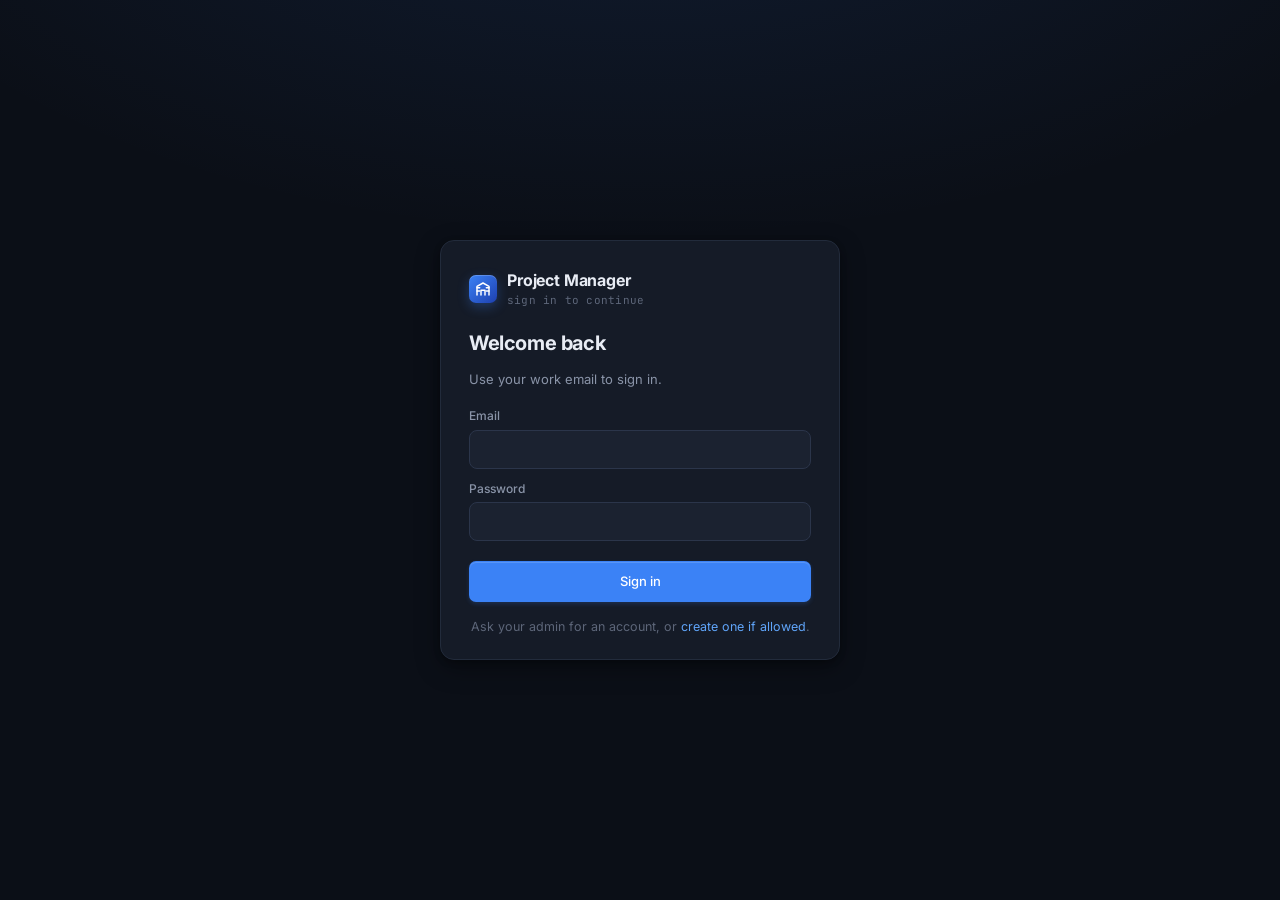
==== login.html @ 0142dc06 "Rewrite for cPanel hosting: vanilla JS frontend + PHP/MySQL backend Replaces the in-browser-Babel Re" ====
<!doctype html>
<html lang="en">
<head>
<meta charset="utf-8">
<meta name="viewport" content="width=device-width, initial-scale=1">
<title>Sign in · Project Manager</title>
<link rel="preconnect" href="https://fonts.googleapis.com">
<link rel="preconnect" href="https://fonts.gstatic.com" crossorigin>
<link href="https://fonts.googleapis.com/css2?family=Inter:wght@400;500;600;700&family=JetBrains+Mono:wght@400;500;600&display=swap" rel="stylesheet">
<link rel="stylesheet" href="assets/css/app.css">
<link rel="stylesheet" href="assets/css/auth.css">
</head>
<body class="auth-body">
<form class="auth-card" id="login-form">
    <div class="auth-brand">
        <div class="brand-mark">
            <svg viewBox="0 0 24 24" fill="none" stroke="white" stroke-width="2.2" stroke-linecap="round" stroke-linejoin="round">
                <path d="M3 21V8l9-5 9 5v13"/><path d="M9 21v-7h6v7"/><path d="M3 10h4M17 10h4M3 15h4M17 15h4"/>
            </svg>
        </div>
        <div>
            <div class="brand-name">Project Manager</div>
            <div class="brand-sub">sign in to continue</div>
        </div>
    </div>
    <h1>Welcome back</h1>
    <p class="sub">Use your work email to sign in.</p>

    <div id="err" class="auth-err" style="display:none"></div>

    <div class="field">
        <label for="email">Email</label>
        <input id="email" name="email" type="email" autocomplete="username" required>
    </div>
    <div class="field">
        <label for="password">Password</label>
        <input id="password" name="password" type="password" autocomplete="current-password" required>
    </div>

    <button class="btn btn-primary" type="submit" id="submit">Sign in</button>

    <div class="auth-foot">
        <span id="register-hint">Ask your admin for an account, or <a href="register.html">create one if allowed</a>.</span>
    </div>
</form>

<script src="assets/js/api.js"></script>
<script>
(async () => {
    // Already signed in? bounce.
    try {
        const me = (await API.me()).user;
        if (me) { location.replace('index.html'); return; }
    } catch {}
})();

const form = document.getElementById('login-form');
const err  = document.getElementById('err');
const btn  = document.getElementById('submit');
form.addEventListener('submit', async (e) => {
    e.preventDefault();
    err.style.display = 'none';
    btn.disabled = true; btn.textContent = 'Signing in…';
    try {
        await API.login(form.email.value.trim(), form.password.value);
        location.replace('index.html');
    } catch (ex) {
        err.textContent = ex.message || 'Login failed';
        err.style.display = '';
        btn.disabled = false;
        btn.textContent = 'Sign in';
    }
});
</script>
</body>
</html>
---- assets/css/app.css ----
/* ---------- TOKENS ---------- */
:root{
  /* surfaces, warm-cool neutral with slight blue tilt */
  --bg-0: #0B0F17;        /* app background */
  --bg-1: #10151F;        /* sidebar */
  --bg-2: #151B27;        /* panels */
  --bg-3: #1B2230;        /* cards */
  --bg-4: #232B3C;        /* hover */
  --bg-5: #2D3649;        /* pressed / strong hover */
  --line: #222B3B;
  --line-2: #2B354A;

  --fg-0: #E8ECF4;
  --fg-1: #C6CDDC;
  --fg-2: #8A94A8;
  --fg-3: #5D6679;
  --fg-4: #434B5C;

  /* accent (blue) */
  --acc-0: #3B82F6;
  --acc-1: #60A5FA;
  --acc-2: #1E40AF;
  --acc-soft: rgba(59,130,246,0.12);
  --acc-border: rgba(59,130,246,0.35);

  /* statuses */
  --green: #22C55E;
  --green-soft: rgba(34,197,94,0.14);
  --amber: #F59E0B;
  --amber-soft: rgba(245,158,11,0.14);
  --red: #EF4444;
  --red-soft: rgba(239,68,68,0.14);
  --violet: #A855F7;
  --violet-soft: rgba(168,85,247,0.14);
  --cyan: #06B6D4;
  --cyan-soft: rgba(6,182,212,0.14);
  --pink: #EC4899;
  --pink-soft: rgba(236,72,153,0.14);

  --radius-sm: 6px;
  --radius: 10px;
  --radius-lg: 14px;

  --shadow-1: 0 1px 0 rgba(255,255,255,0.03) inset, 0 1px 2px rgba(0,0,0,0.4);
  --shadow-2: 0 8px 24px rgba(0,0,0,0.35), 0 2px 6px rgba(0,0,0,0.25);
  --shadow-pop: 0 16px 40px rgba(0,0,0,0.55), 0 2px 8px rgba(0,0,0,0.4);

  --font-sans: 'Inter', -apple-system, system-ui, sans-serif;
  --font-mono: 'JetBrains Mono', ui-monospace, Menlo, monospace;
}

*, *::before, *::after { box-sizing: border-box; }
html, body { margin:0; padding:0; background: var(--bg-0); color: var(--fg-0); font-family: var(--font-sans); font-size: 14px; line-height: 1.4; -webkit-font-smoothing: antialiased; }
body { min-height: 100vh; overflow: hidden; }
button { font: inherit; color: inherit; background: none; border: 0; cursor: pointer; padding: 0; }
input, textarea { font: inherit; color: inherit; }
::selection { background: var(--acc-soft); color: var(--fg-0); }
::-webkit-scrollbar { width: 10px; height: 10px; }
::-webkit-scrollbar-track { background: transparent; }
::-webkit-scrollbar-thumb { background: var(--bg-4); border-radius: 10px; border: 2px solid transparent; background-clip: padding-box; }
::-webkit-scrollbar-thumb:hover { background: var(--bg-5); background-clip: padding-box; border: 2px solid transparent; }

/* ---------- LAYOUT ---------- */
.app { display: grid; grid-template-columns: 248px 1fr; height: 100vh; width: 100vw; }

/* SIDEBAR */
.sidebar { background: var(--bg-1); border-right: 1px solid var(--line); display: flex; flex-direction: column; min-height: 0; }
.brand { display: flex; align-items: center; gap: 10px; padding: 18px 16px 16px; }
.brand-mark {
  width: 28px; height: 28px; border-radius: 7px;
  background: linear-gradient(135deg, #3B82F6 0%, #1E40AF 100%);
  display: grid; place-items: center; color: white;
  box-shadow: 0 4px 12px rgba(59,130,246,0.3), inset 0 1px 0 rgba(255,255,255,0.2);
  position: relative;
}
.brand-mark svg { width: 16px; height: 16px; }
.brand-name { font-weight: 700; letter-spacing: -0.01em; font-size: 14.5px; }
.brand-sub { font-size: 11px; color: var(--fg-3); font-family: var(--font-mono); margin-top: 1px; letter-spacing: 0.02em; }

.workspace-switcher {
  margin: 4px 10px 10px; padding: 8px 10px; border-radius: 8px;
  display: flex; align-items: center; gap: 10px; cursor: pointer;
  border: 1px solid transparent;
}
.workspace-switcher:hover { background: var(--bg-2); border-color: var(--line-2); }
.ws-avatar { width: 24px; height: 24px; border-radius: 6px; background: linear-gradient(135deg, #64748B, #334155); display:grid; place-items:center; font-weight:600; font-size: 11px; color: white; }
.ws-name { font-size: 13px; font-weight: 500; flex: 1; }
.ws-chev { color: var(--fg-3); }

.nav-section { padding: 4px 10px; }
.nav-label { font-size: 10.5px; letter-spacing: 0.08em; text-transform: uppercase; color: var(--fg-3); padding: 10px 10px 6px; font-weight: 600; display:flex; align-items:center; justify-content:space-between; }
.nav-label .add { opacity: 0; transition: opacity 0.15s; color: var(--fg-2); width: 16px; height: 16px; display:grid; place-items:center; border-radius: 4px; cursor: pointer; }
.nav-section:hover .add { opacity: 1; }
.nav-label .add:hover { background: var(--bg-3); color: var(--fg-0); }

.nav-item {
  display: flex; align-items: center; gap: 10px;
  padding: 7px 10px; border-radius: 7px; color: var(--fg-1);
  font-size: 13px; cursor: pointer; user-select: none;
  position: relative;
}
.nav-item:hover { background: var(--bg-2); color: var(--fg-0); }
.nav-item.active { background: var(--acc-soft); color: var(--fg-0); }
.nav-item.active::before {
  content:''; position: absolute; left: -10px; top: 50%; transform: translateY(-50%);
  width: 3px; height: 18px; background: var(--acc-0); border-radius: 0 3px 3px 0;
}
.nav-item .icon { width: 16px; height: 16px; color: var(--fg-2); flex-shrink: 0; }
.nav-item.active .icon { color: var(--acc-1); }
.nav-item .count { margin-left: auto; font-size: 11px; color: var(--fg-3); font-family: var(--font-mono); }
.nav-item .dot { width:8px; height: 8px; border-radius: 50%; margin-left: auto; }

.nav-proj { display: flex; align-items: center; gap: 10px; padding: 6px 10px; border-radius: 7px; color: var(--fg-1); font-size: 13px; cursor: pointer; }
.nav-proj:hover { background: var(--bg-2); color: var(--fg-0); }
.nav-proj.active { background: var(--acc-soft); color: var(--fg-0); }
.nav-proj .proj-dot { width: 10px; height: 10px; border-radius: 3px; flex-shrink: 0; }
.nav-proj .proj-name { flex:1; overflow: hidden; text-overflow: ellipsis; white-space: nowrap; }
.nav-proj .proj-count { font-size: 11px; color: var(--fg-3); font-family: var(--font-mono); }

.sidebar-scroll { overflow-y: auto; flex: 1; padding-bottom: 8px; }

.sidebar-footer { padding: 10px; border-top: 1px solid var(--line); display: flex; align-items: center; gap: 10px; }
.avatar { width: 28px; height: 28px; border-radius: 50%; display: grid; place-items: center; font-size: 11px; font-weight: 600; color: white; flex-shrink: 0; background-size: cover; background-position: center; }
.me { font-size: 12.5px; font-weight: 500; }
.me-role { font-size: 11px; color: var(--fg-3); }

/* MAIN */
.main { display: flex; flex-direction: column; min-width: 0; min-height: 0; }
.topbar {
  height: 52px; border-bottom: 1px solid var(--line); padding: 0 20px;
  display: flex; align-items: center; gap: 14px; background: var(--bg-0);
}
.crumbs { display: flex; align-items: center; gap: 8px; font-size: 13px; color: var(--fg-2); }
.crumbs .sep { color: var(--fg-4); }
.crumbs .cur { color: var(--fg-0); font-weight: 600; }

.search {
  margin-left: auto; display: flex; align-items: center; gap: 8px;
  background: var(--bg-2); border: 1px solid var(--line); border-radius: 8px;
  padding: 6px 10px; width: 280px; transition: all 0.15s;
}
.search:focus-within { border-color: var(--acc-border); background: var(--bg-3); box-shadow: 0 0 0 3px var(--acc-soft); }
.search input { flex:1; background: none; border: 0; outline: none; font-size: 13px; color: var(--fg-0); }
.search input::placeholder { color: var(--fg-3); }
.search .kbd { font-family: var(--font-mono); font-size: 10.5px; color: var(--fg-3); background: var(--bg-3); border: 1px solid var(--line-2); padding: 1px 5px; border-radius: 4px; }
.search:focus-within .kbd { display: none; }

.icon-btn { width: 32px; height: 32px; border-radius: 7px; display: grid; place-items: center; color: var(--fg-2); position: relative; }
.icon-btn:hover { background: var(--bg-2); color: var(--fg-0); }
.icon-btn .icon { width: 16px; height: 16px; }
.icon-btn.sm { width: 22px; height: 22px; }

.btn {
  display: inline-flex; align-items: center; gap: 6px; padding: 6px 12px;
  border-radius: 7px; font-size: 13px; font-weight: 500;
  transition: all 0.12s; border: 1px solid transparent;
}
.btn-primary { background: var(--acc-0); color: white; box-shadow: 0 1px 0 rgba(255,255,255,0.15) inset, 0 2px 4px rgba(59,130,246,0.2); }
.btn-primary:hover { background: var(--acc-1); transform: translateY(-0.5px); }
.btn-primary:active { transform: translateY(0); }
.btn-primary:disabled { opacity: 0.55; cursor: not-allowed; transform: none; }
.btn-ghost { color: var(--fg-1); border-color: var(--line-2); background: var(--bg-2); }
.btn-ghost:hover { background: var(--bg-3); color: var(--fg-0); }
.btn-muted { color: var(--fg-1); background: transparent; }
.btn-muted:hover { background: var(--bg-2); color: var(--fg-0); }

/* View switcher tabs */
.view-tabs { display: flex; gap: 2px; background: var(--bg-2); padding: 3px; border-radius: 8px; border: 1px solid var(--line); }
.view-tab { padding: 5px 11px; border-radius: 6px; font-size: 12.5px; color: var(--fg-2); display: flex; align-items: center; gap: 6px; font-weight: 500; }
.view-tab:hover { color: var(--fg-0); }
.view-tab.active { background: var(--bg-4); color: var(--fg-0); box-shadow: 0 1px 2px rgba(0,0,0,0.2); }
.view-tab .icon { width: 14px; height: 14px; }

/* Filters row */
.filters {
  padding: 12px 20px; display: flex; align-items: center; gap: 10px;
  border-bottom: 1px solid var(--line); flex-shrink: 0;
}
.filters-sep { width: 1px; height: 20px; background: var(--line); margin: 0 4px; }

.chip {
  display: inline-flex; align-items: center; gap: 6px;
  padding: 4px 10px; border-radius: 999px; font-size: 12px; font-weight: 500;
  background: var(--bg-3); color: var(--fg-1); border: 1px solid var(--line-2);
  cursor: pointer;
}
.chip:hover { background: var(--bg-4); }
.chip .icon { width: 12px; height: 12px; color: var(--fg-3); }
.chip.active { background: var(--acc-soft); color: var(--acc-1); border-color: var(--acc-border); }
.chip.active .icon { color: var(--acc-1); }

.filter-pill {
  display: inline-flex; align-items: center; gap: 6px;
  padding: 5px 10px; border-radius: 8px; font-size: 12.5px;
  background: var(--bg-2); color: var(--fg-1); border: 1px dashed var(--line-2);
}
.filter-pill:hover { background: var(--bg-3); border-style: solid; }
.filter-pill .icon { width: 12px; height: 12px; }

/* content area */
.content { flex: 1; min-height: 0; overflow: auto; position: relative; }

/* ---------- TAGS / BADGES ---------- */
.tag { display: inline-flex; align-items: center; gap: 5px; padding: 2px 8px; border-radius: 5px; font-size: 11.5px; font-weight: 500; letter-spacing: 0.01em; }
.tag.green { background: var(--green-soft); color: #86EFAC; }
.tag.amber { background: var(--amber-soft); color: #FCD34D; }
.tag.red { background: var(--red-soft); color: #FCA5A5; }
.tag.violet { background: var(--violet-soft); color: #D8B4FE; }
.tag.cyan { background: var(--cyan-soft); color: #67E8F9; }
.tag.pink { background: var(--pink-soft); color: #F9A8D4; }
.tag.blue { background: var(--acc-soft); color: var(--acc-1); }
.tag.slate { background: var(--bg-4); color: var(--fg-1); }
.tag.small { font-size: 10.5px; padding: 1px 6px; }

.prio { display: inline-flex; align-items: center; gap: 5px; font-size: 12px; }
.prio.p0 { color: #FCA5A5; }
.prio.p1 { color: #FCD34D; }
.prio.p2 { color: var(--acc-1); }
.prio.p3 { color: var(--fg-2); }

/* ---------- AVATARS ---------- */
.av-stack { display: flex; }
.av-stack .avatar { width: 22px; height: 22px; font-size: 10px; border: 2px solid var(--bg-3); margin-left: -6px; box-shadow: 0 0 0 0 transparent; }
.av-stack .avatar:first-child { margin-left: 0; }
.av-more { width: 22px; height: 22px; border-radius: 50%; background: var(--bg-4); color: var(--fg-1); display:grid; place-items:center; font-size: 10px; font-weight: 600; border: 2px solid var(--bg-3); margin-left: -6px; }

/* ---------- POPOVER BASE ---------- */
.popover {
  position: absolute; z-index: 100; background: var(--bg-2);
  border: 1px solid var(--line-2); border-radius: 10px;
  box-shadow: var(--shadow-pop); padding: 6px;
  min-width: 220px;
  animation: scaleIn 0.12s ease-out; transform-origin: top left;
}
.popover-header { font-size: 11px; color: var(--fg-3); letter-spacing: 0.06em; text-transform: uppercase; padding: 8px 10px 6px; font-weight: 600; }
.pop-item { display:flex; align-items: center; gap: 10px; padding: 7px 10px; border-radius: 6px; cursor:pointer; font-size: 13px; }
.pop-item:hover { background: var(--bg-3); }
.pop-item.selected { background: var(--acc-soft); color: var(--acc-1); }
.pop-item .check { margin-left: auto; opacity: 0; color: var(--acc-1); }
.pop-item.selected .check { opacity: 1; }
.pop-search { padding: 2px; }
.pop-search input { width: 100%; background: var(--bg-3); border: 1px solid var(--line-2); border-radius: 7px; padding: 7px 10px; outline: none; font-size: 13px; }
.pop-search input:focus { border-color: var(--acc-border); box-shadow: 0 0 0 3px var(--acc-soft); }

/* ---------- Modals / drawers ---------- */
.scrim { position: fixed; inset: 0; background: rgba(0,0,0,0.5); z-index: 70; animation: fadeIn 0.15s; }
.scrim.light { background: rgba(0,0,0,0.4); }

.modal {
  position: fixed; top: 18%; left: 50%; transform: translateX(-50%);
  width: 560px; max-width: calc(100vw - 40px);
  background: var(--bg-2); border: 1px solid var(--line-2); border-radius: 14px;
  box-shadow: var(--shadow-pop); z-index: 71; animation: scaleIn 0.15s;
}
.modal-head { padding: 18px 20px 10px; border-bottom: 1px solid var(--line); }
.modal-head-label { font-size: 11px; color: var(--fg-3); letter-spacing: 0.06em; text-transform: uppercase; font-weight: 600; margin-bottom: 10px; }
.modal-title-input { width: 100%; background: transparent; border: none; outline: none; font-size: 17px; font-weight: 500; color: var(--fg-0); }
.modal-body { padding: 14px; display: flex; flex-wrap: wrap; gap: 8px; }
.modal-foot { display: flex; justify-content: space-between; align-items: center; padding: 10px 14px; border-top: 1px solid var(--line); }
.modal-foot .hint { font-size: 11.5px; color: var(--fg-3); }
.modal-foot .kbd-inline { font-family: var(--font-mono); background: var(--bg-3); padding: 1px 5px; border-radius: 4px; border: 1px solid var(--line-2); }

.drawer {
  position: fixed; top: 0; right: 0; bottom: 0; width: 520px; max-width: 100vw;
  background: var(--bg-2); border-left: 1px solid var(--line);
  z-index: 51; display: flex; flex-direction: column;
  animation: slideInRight 0.2s ease-out; box-shadow: var(--shadow-pop);
}
.drawer-head { padding: 14px 18px; display: flex; align-items: center; gap: 10px; border-bottom: 1px solid var(--line); }
.drawer-body { flex: 1; overflow-y: auto; padding: 18px 20px 30px; }

/* ---------- Generic card (dashboard) ---------- */
.card { background: var(--bg-2); border: 1px solid var(--line); border-radius: 12px; overflow: hidden; }
.card-head { padding: 14px 16px 10px; display: flex; justify-content: space-between; align-items: flex-start; }
.card-head h3 { font-size: 14px; font-weight: 600; letter-spacing: -0.01em; margin: 0; }
.card-head .sub { font-size: 12px; color: var(--fg-3); margin-top: 2px; }

/* ---------- List view ---------- */
.list-wrap { background: var(--bg-2); border: 1px solid var(--line); border-radius: 12px; overflow: hidden; }
.list-header, .list-row {
  display: grid;
  grid-template-columns: 26px 60px 1fr 140px 120px 110px 110px 80px 50px;
  padding: 10px 14px; align-items: center;
}
.list-header { border-bottom: 1px solid var(--line); font-size: 11px; color: var(--fg-3); letter-spacing: 0.06em; text-transform: uppercase; font-weight: 600; background: var(--bg-1); }
.list-group-head { display: flex; align-items: center; gap: 8px; padding: 10px 14px; background: var(--bg-1); cursor: pointer; border-top: 1px solid var(--line); border-bottom: 1px solid var(--line); }
.list-row { border-top: 1px solid var(--line); background: var(--bg-2); cursor: pointer; font-size: 13px; transition: background 0.1s; }
.list-row:hover { background: var(--bg-3); }
.list-row.done .title { text-decoration: line-through; color: var(--fg-3); }
.segmented { display: flex; align-items: center; gap: 6px; background: var(--bg-2); border: 1px solid var(--line); padding: 3px; border-radius: 8px; }
.segmented-label { font-size: 11.5px; color: var(--fg-3); padding: 0 6px; font-weight: 500; }
.segmented button { padding: 4px 10px; border-radius: 6px; font-size: 12px; color: var(--fg-2); font-weight: 500; }
.segmented button.active { background: var(--bg-4); color: var(--fg-0); }

/* ---------- Kanban ---------- */
.kb-board { display: flex; gap: 14px; padding: 20px; align-items: flex-start; min-height: 100%; overflow-x: auto; }
.kb-col { width: 300px; flex-shrink: 0; display: flex; flex-direction: column; max-height: calc(100vh - 180px); }
.kb-col-head {
  padding: 10px 12px; display: flex; align-items: center; gap: 8px;
  background: var(--bg-2); border: 1px solid var(--line);
  border-radius: 10px 10px 0 0; border-bottom: none;
  transition: all 0.15s;
}
.kb-col-head.drag-over { background: var(--bg-3); border-color: var(--acc-border); }
.kb-col-body {
  flex: 1; overflow-y: auto; padding: 8px;
  background: var(--bg-1); border: 1px solid var(--line);
  border-top: none; border-radius: 0 0 10px 10px;
  display: flex; flex-direction: column; gap: 8px;
  transition: all 0.15s; min-height: 100px;
}
.kb-col-body.drag-over { background: rgba(59,130,246,0.04); border-color: var(--acc-border); }
.kb-card {
  background: var(--bg-3); border: 1px solid var(--line-2); border-radius: 8px;
  padding: 10px; cursor: pointer; position: relative;
  transition: border-color 0.15s, transform 0.15s, box-shadow 0.15s;
}
.kb-card:hover { border-color: var(--acc-border); box-shadow: var(--shadow-2); }
.kb-card.dragging { opacity: 0.4; transform: scale(0.98); }
.kb-card-strip { position: absolute; top: 0; left: 0; right: 0; height: 2px; border-radius: 8px 8px 0 0; }

/* ---------- Checklist ---------- */
.checklist-wrap { max-width: 820px; margin: 0 auto; padding: 24px 24px 60px; }
.checkbox {
  width: 16px; height: 16px; border-radius: 4px;
  border: 1.5px solid var(--fg-4); background: transparent;
  display: grid; place-items: center; transition: all 0.15s; cursor: pointer;
}
.checkbox.checked { border-color: var(--green); background: var(--green); }
.checkbox svg { stroke: white; }

/* ---------- Calendar ---------- */
.cal-grid { display: grid; grid-template-columns: repeat(7, 1fr); border: 1px solid var(--line); border-radius: 12px; overflow: hidden; background: var(--bg-2); flex: 1; min-height: 0; }
.cal-dow { padding: 10px 12px; font-size: 10.5px; color: var(--fg-3); font-weight: 600; letter-spacing: 0.06em; border-bottom: 1px solid var(--line); background: var(--bg-1); }
.cal-cell { min-height: 110px; padding: 6px; display: flex; flex-direction: column; gap: 3px; min-width: 0; }
.cal-cell:not(:nth-child(7n)):not(.last-row) { border-right: 1px solid var(--line); }
.cal-cell.not-in-month { background: var(--bg-1); opacity: 0.55; }
.cal-daynum { font-size: 11.5px; font-weight: 600; width: 20px; height: 20px; border-radius: 5px; display: grid; place-items: center; color: var(--fg-1); }
.cal-daynum.today { background: var(--acc-0); color: white; }
.cal-cell.not-in-month .cal-daynum { color: var(--fg-4); }
.cal-event { font-size: 11px; padding: 3px 6px; border-radius: 4px; cursor: pointer; overflow: hidden; text-overflow: ellipsis; white-space: nowrap; font-weight: 500; }
.cal-event.done { text-decoration: line-through; opacity: 0.55; }

/* ---------- Animations ---------- */
@keyframes slideInRight { from { transform: translateX(20px); opacity: 0; } to { transform: translateX(0); opacity: 1; } }
@keyframes fadeIn { from { opacity: 0; } to { opacity: 1; } }
@keyframes scaleIn { from { transform: scale(0.96); opacity: 0; } to { transform: scale(1); opacity: 1; } }
@keyframes popIn { 0% { transform: scale(0.8); opacity: 0; } 60% { transform: scale(1.05); } 100% { transform: scale(1); opacity: 1; } }

.spin { animation: spin 0.8s linear infinite; }
@keyframes spin { to { transform: rotate(360deg); } }

/* ---------- misc ---------- */
.empty { color: var(--fg-3); font-size: 13px; padding: 40px 20px; text-align: center; }
.hstack { display: flex; align-items: center; gap: 8px; }
.vstack { display: flex; flex-direction: column; gap: 4px; }
.hide { display: none !important; }
.mono { font-family: var(--font-mono); }
.notif-dot { position: absolute; top: 6px; right: 6px; width: 6px; height: 6px; border-radius: 50%; background: var(--red); }

.toast-host { position: fixed; bottom: 20px; right: 20px; display: flex; flex-direction: column; gap: 8px; z-index: 1000; }
.toast { background: var(--bg-3); border: 1px solid var(--line-2); color: var(--fg-0); padding: 10px 14px; border-radius: 8px; font-size: 13px; box-shadow: var(--shadow-2); animation: slideInRight 0.15s; max-width: 320px; }
.toast.error { border-color: rgba(239,68,68,0.4); color: #FCA5A5; }
.toast.success { border-color: rgba(34,197,94,0.4); color: #86EFAC; }
---- assets/css/auth.css ----
/* Auth pages use the same tokens but a centered card layout. */
html, body { height: 100%; overflow: auto; }
body.auth-body {
  background: radial-gradient(1200px 600px at 50% -20%, rgba(59,130,246,0.12), transparent 70%), var(--bg-0);
  display: grid; place-items: center; padding: 40px 20px; min-height: 100vh;
}
.auth-card {
  background: var(--bg-2); border: 1px solid var(--line); border-radius: 14px;
  width: 100%; max-width: 400px; padding: 28px 28px 24px;
  box-shadow: var(--shadow-2);
}
.auth-brand { display: flex; align-items: center; gap: 10px; margin-bottom: 20px; }
.auth-brand .brand-name { font-weight: 700; font-size: 16px; letter-spacing: -0.01em; }
.auth-brand .brand-sub { font-size: 11px; color: var(--fg-3); font-family: var(--font-mono); margin-top: 2px; }
.auth-card h1 { margin: 0 0 4px; font-size: 20px; letter-spacing: -0.02em; }
.auth-card .sub { color: var(--fg-2); font-size: 13px; margin-bottom: 20px; }

.field { margin-bottom: 12px; }
.field label { display: block; font-size: 12px; color: var(--fg-2); margin-bottom: 5px; font-weight: 500; }
.field input {
  width: 100%; background: var(--bg-3); border: 1px solid var(--line-2);
  border-radius: 8px; padding: 9px 11px; color: var(--fg-0); outline: none;
  font-size: 13.5px; transition: border-color 0.12s, box-shadow 0.12s;
}
.field input:focus { border-color: var(--acc-border); box-shadow: 0 0 0 3px var(--acc-soft); }

.auth-card .btn { width: 100%; justify-content: center; padding: 10px; margin-top: 8px; }
.auth-foot { margin-top: 16px; text-align: center; font-size: 12.5px; color: var(--fg-3); }
.auth-foot a { color: var(--acc-1); text-decoration: none; }
.auth-foot a:hover { text-decoration: underline; }

.auth-err {
  background: rgba(239,68,68,0.1); border: 1px solid rgba(239,68,68,0.3);
  color: #FCA5A5; padding: 9px 11px; border-radius: 7px; font-size: 12.5px; margin-bottom: 12px;
}
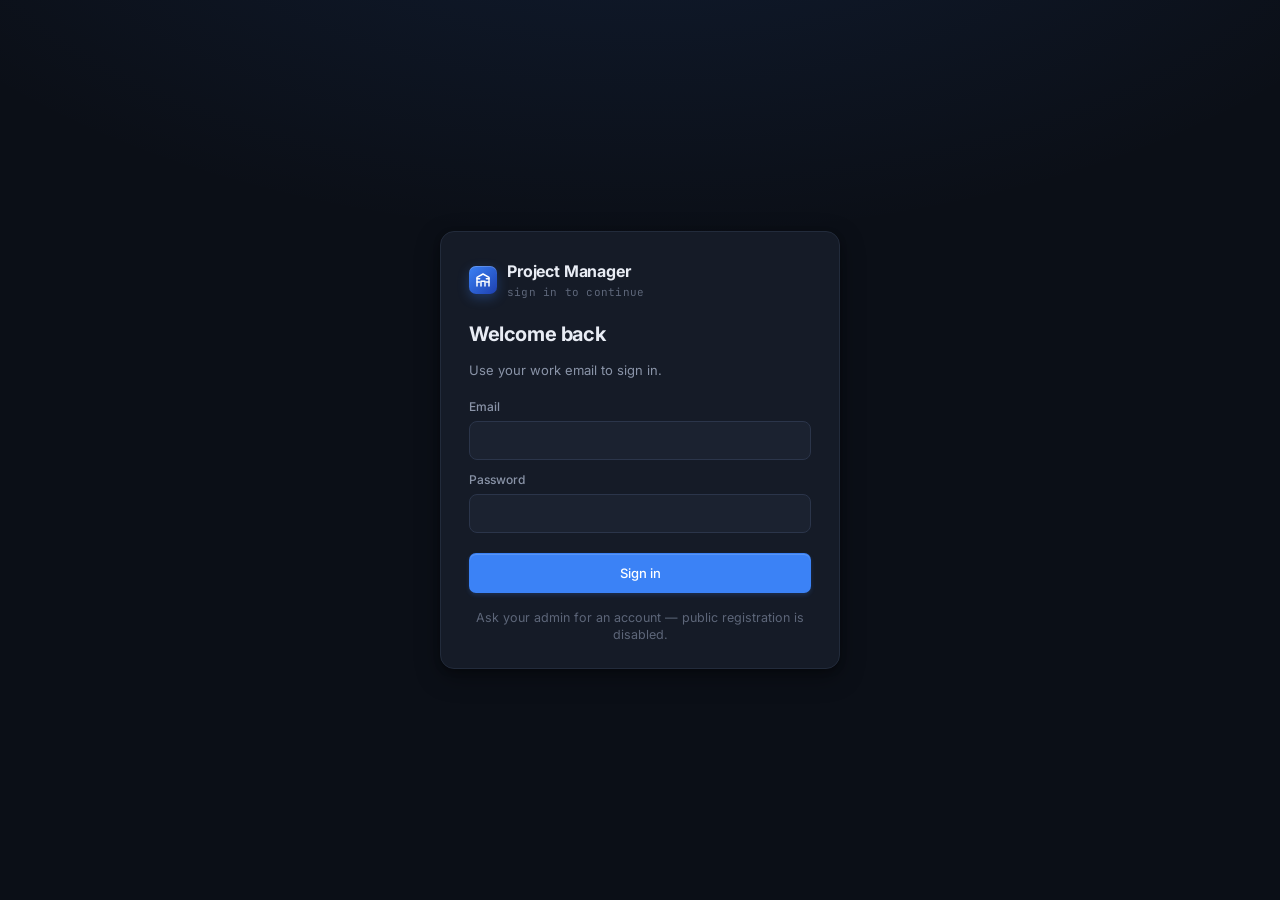
==== commit 3262f302: "Wire up unused endpoints, harden profile/labels, fix task-ref race - Add profile settings modal (nam" ====
--- a/login.html
+++ b/login.html
@@ -49,8 +49,17 @@
 (async () => {
     // Already signed in? bounce.
     try {
-        const me = (await API.me()).user;
-        if (me) { location.replace('index.html'); return; }
+        const r = await API.me();
+        if (r.user) { location.replace('index.html'); return; }
+        const hint = document.getElementById('register-hint');
+        if (hint) {
+            hint.textContent = r.allow_public_register
+                ? ''
+                : 'Ask your admin for an account — public registration is disabled.';
+            if (r.allow_public_register) {
+                hint.innerHTML = 'No account? <a href="register.html">Create one</a>.';
+            }
+        }
     } catch {}
 })();
 
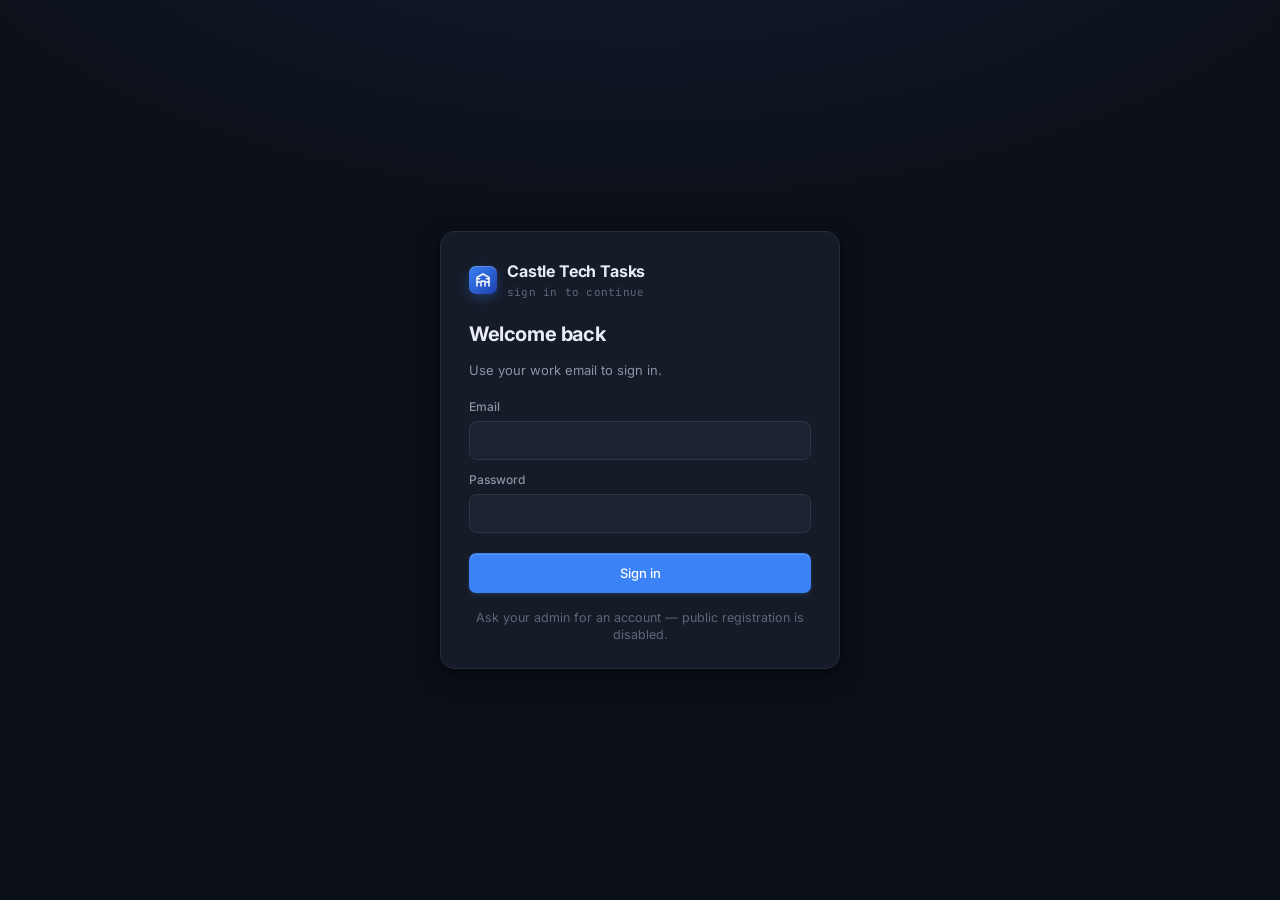
==== commit 5372f020: "fix: tighten single-team launch UX and branding" ====
--- a/login.html
+++ b/login.html
@@ -3,12 +3,12 @@
 <head>
 <meta charset="utf-8">
 <meta name="viewport" content="width=device-width, initial-scale=1">
-<title>Sign in · Project Manager</title>
+<title>Sign in · Castle Tech Tasks</title>
 <link rel="preconnect" href="https://fonts.googleapis.com">
 <link rel="preconnect" href="https://fonts.gstatic.com" crossorigin>
 <link href="https://fonts.googleapis.com/css2?family=Inter:wght@400;500;600;700&family=JetBrains+Mono:wght@400;500;600&display=swap" rel="stylesheet">
-<link rel="stylesheet" href="assets/css/app.css">
-<link rel="stylesheet" href="assets/css/auth.css">
+<link rel="stylesheet" href="assets/css/app.css?v=10">
+<link rel="stylesheet" href="assets/css/auth.css?v=10">
 </head>
 <body class="auth-body">
 <form class="auth-card" id="login-form">
@@ -19,7 +19,7 @@
             </svg>
         </div>
         <div>
-            <div class="brand-name">Project Manager</div>
+            <div class="brand-name">Castle Tech Tasks</div>
             <div class="brand-sub">sign in to continue</div>
         </div>
     </div>
@@ -44,7 +44,7 @@
     </div>
 </form>
 
-<script src="assets/js/api.js"></script>
+<script src="assets/js/api.js?v=10"></script>
 <script>
 (async () => {
     // Already signed in? bounce.
--- a/assets/css/app.css
+++ b/assets/css/app.css
@@ -338,7 +338,8 @@
 .cal-daynum { font-size: 11.5px; font-weight: 600; width: 20px; height: 20px; border-radius: 5px; display: grid; place-items: center; color: var(--fg-1); }
 .cal-daynum.today { background: var(--acc-0); color: white; }
 .cal-cell.not-in-month .cal-daynum { color: var(--fg-4); }
-.cal-event { font-size: 11px; padding: 3px 6px; border-radius: 4px; cursor: pointer; overflow: hidden; text-overflow: ellipsis; white-space: nowrap; font-weight: 500; }
+.cal-event { font-size: 11px; padding: 3px 6px; border-radius: 4px; cursor: pointer; overflow: hidden; white-space: nowrap; font-weight: 500; display: flex; align-items: center; min-width: 0; }
+.cal-event .icon { flex-shrink: 0; }
 .cal-event.done { text-decoration: line-through; opacity: 0.55; }
 
 /* ---------- Animations ---------- */
@@ -362,3 +363,117 @@
 .toast { background: var(--bg-3); border: 1px solid var(--line-2); color: var(--fg-0); padding: 10px 14px; border-radius: 8px; font-size: 13px; box-shadow: var(--shadow-2); animation: slideInRight 0.15s; max-width: 320px; }
 .toast.error { border-color: rgba(239,68,68,0.4); color: #FCA5A5; }
 .toast.success { border-color: rgba(34,197,94,0.4); color: #86EFAC; }
+
+/* ---------- Settings modal (admin) ---------- */
+.settings-modal {
+  position: fixed; top: 5vh; left: 50%; transform: translateX(-50%);
+  width: 960px; max-width: calc(100vw - 40px); height: 90vh;
+  background: var(--bg-2); border: 1px solid var(--line-2); border-radius: 14px;
+  box-shadow: var(--shadow-pop); z-index: 71;
+  display: flex; flex-direction: column; animation: scaleIn 0.15s;
+}
+.settings-head { display: flex; align-items: center; gap: 10px; padding: 14px 18px; border-bottom: 1px solid var(--line); }
+.settings-head > .icon { color: var(--fg-2); }
+.settings-title { font-size: 15px; font-weight: 600; flex: 1; }
+.settings-layout { display: grid; grid-template-columns: 180px 1fr; flex: 1; min-height: 0; }
+.settings-tabs {
+  display: flex; flex-direction: column; gap: 2px; padding: 12px 10px;
+  border-right: 1px solid var(--line); background: var(--bg-1);
+  overflow-y: auto; min-height: 0;
+}
+.settings-tab {
+  display: flex; align-items: center; gap: 8px; padding: 7px 10px;
+  border-radius: 6px; color: var(--fg-1); font-size: 13px;
+  font-weight: 500; text-align: left;
+}
+.settings-tab:hover { background: var(--bg-2); }
+.settings-tab.active { background: var(--acc-soft); color: var(--acc-1); }
+.settings-tab.active .icon { color: var(--acc-1); }
+.settings-tab .icon { color: var(--fg-2); }
+.settings-body { overflow: auto; padding: 20px 24px; }
+
+.settings-section-head {
+  display: flex; align-items: flex-start; justify-content: space-between;
+  margin-bottom: 14px; gap: 14px;
+}
+.settings-section-head h3 { font-size: 15px; font-weight: 600; margin: 0; letter-spacing: -0.01em; }
+.settings-section-head .sub { font-size: 12px; color: var(--fg-3); margin-top: 2px; max-width: 520px; }
+
+.settings-list {
+  background: var(--bg-3); border: 1px solid var(--line);
+  border-radius: 10px; overflow: hidden;
+}
+.settings-row {
+  display: flex; align-items: center; gap: 12px;
+  padding: 10px 14px; border-top: 1px solid var(--line); font-size: 13px;
+}
+.settings-row:first-child { border-top: none; }
+.settings-row.archived { opacity: 0.65; }
+.settings-row .row-main { flex: 1; min-width: 0; display: flex; flex-direction: column; gap: 3px; }
+.settings-row .row-title { font-weight: 500; color: var(--fg-0); display: flex; align-items: center; gap: 8px; }
+.settings-row .row-meta { font-size: 11.5px; color: var(--fg-3); display: flex; align-items: center; gap: 10px; flex-wrap: wrap; }
+.settings-row .row-actions { display: flex; gap: 4px; flex-shrink: 0; }
+
+.settings-form {
+  background: var(--bg-3); border: 1px solid var(--acc-border);
+  border-radius: 10px; padding: 14px; margin-bottom: 14px;
+  display: grid; grid-template-columns: 1fr 1fr; gap: 12px;
+}
+.settings-form .full { grid-column: 1 / -1; }
+.settings-form label {
+  display: block; font-size: 11.5px; color: var(--fg-3);
+  font-weight: 500; margin-bottom: 4px; letter-spacing: 0.02em;
+}
+.settings-form input[type=text], .settings-form input[type=number],
+.settings-form input[type=date], .settings-form input[type=password],
+.settings-form select, .settings-form textarea {
+  width: 100%; background: var(--bg-2); border: 1px solid var(--line-2);
+  border-radius: 7px; padding: 7px 10px; color: var(--fg-0);
+  outline: none; font-size: 13px; font-family: inherit;
+}
+.settings-form input:focus, .settings-form select:focus, .settings-form textarea:focus {
+  border-color: var(--acc-border); box-shadow: 0 0 0 3px var(--acc-soft);
+}
+.settings-form textarea { resize: vertical; min-height: 60px; }
+.settings-form .form-foot { grid-column: 1 / -1; display: flex; justify-content: flex-end; align-items: center; gap: 8px; }
+.settings-form .form-foot .err { color: #FCA5A5; font-size: 12px; margin-right: auto; }
+.settings-form .palette { display: flex; gap: 6px; flex-wrap: wrap; }
+.settings-form .swatch {
+  width: 24px; height: 24px; border-radius: 5px;
+  border: 2px solid transparent; outline: 1px solid var(--line-2);
+  cursor: pointer;
+}
+.settings-form .swatch.on { border-color: var(--fg-0); }
+.settings-form .swatch.named { padding: 0; }
+.settings-form .hint { font-size: 11.5px; color: var(--fg-3); margin-top: 4px; }
+
+.settings-form .check-grid {
+  display: grid; grid-template-columns: 1fr 1fr; gap: 6px 18px; align-items: center;
+}
+.settings-form .check-row { display: flex; align-items: center; gap: 8px; font-size: 13px; color: var(--fg-1); cursor: pointer; }
+.settings-form .check-row input { width: auto; }
+
+.toggle-switch {
+  width: 34px; height: 20px; background: var(--bg-4); border-radius: 20px;
+  position: relative; cursor: pointer; flex-shrink: 0; transition: background 0.15s;
+}
+.toggle-switch::after {
+  content: ''; position: absolute; top: 2px; left: 2px;
+  width: 16px; height: 16px; border-radius: 50%;
+  background: var(--fg-1); transition: transform 0.15s;
+}
+.toggle-switch.on { background: var(--acc-0); }
+.toggle-switch.on::after { transform: translateX(14px); background: white; }
+
+.pill {
+  display: inline-block; padding: 1px 7px; border-radius: 999px;
+  background: var(--bg-4); color: var(--fg-2); font-size: 10.5px; font-weight: 600;
+  letter-spacing: 0.04em; text-transform: uppercase;
+}
+.pill.warn { background: var(--amber-soft); color: #FCD34D; }
+.pill.err  { background: var(--red-soft); color: #FCA5A5; }
+.pill.ok   { background: var(--green-soft); color: #86EFAC; }
+.pill.muted{ background: var(--bg-4); color: var(--fg-3); }
+
+.settings-status { display: flex; gap: 10px; align-items: center; font-size: 12px; color: var(--fg-3); margin-top: 8px; }
+.settings-status.err { color: #FCA5A5; }
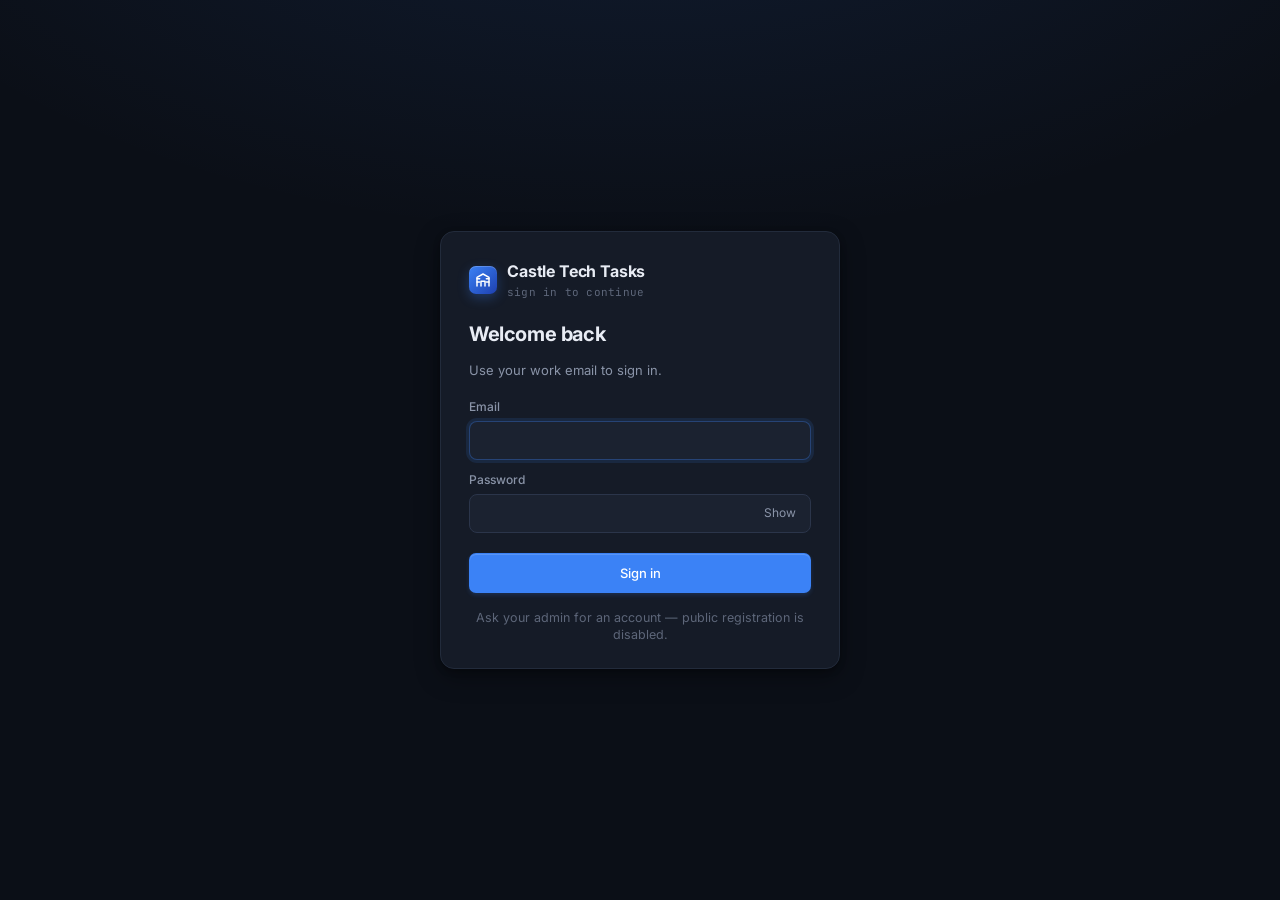
==== commit 7c31737f: "Polish UI/UX with accessibility and empty-state improvements" ====
--- a/login.html
+++ b/login.html
@@ -7,8 +7,9 @@
 <link rel="preconnect" href="https://fonts.googleapis.com">
 <link rel="preconnect" href="https://fonts.gstatic.com" crossorigin>
 <link href="https://fonts.googleapis.com/css2?family=Inter:wght@400;500;600;700&family=JetBrains+Mono:wght@400;500;600&display=swap" rel="stylesheet">
-<link rel="stylesheet" href="assets/css/app.css?v=10">
-<link rel="stylesheet" href="assets/css/auth.css?v=10">
+<link rel="stylesheet" href="assets/css/app.css?v=11">
+<link rel="stylesheet" href="assets/css/auth.css?v=11">
+<link rel="icon" type="image/svg+xml" href="assets/favicon.svg">
 </head>
 <body class="auth-body">
 <form class="auth-card" id="login-form">
@@ -26,15 +27,18 @@
     <h1>Welcome back</h1>
     <p class="sub">Use your work email to sign in.</p>
 
-    <div id="err" class="auth-err" style="display:none"></div>
+    <div id="err" class="auth-err" style="display:none" role="alert" aria-live="polite"></div>
 
     <div class="field">
         <label for="email">Email</label>
-        <input id="email" name="email" type="email" autocomplete="username" required>
+        <input id="email" name="email" type="email" autocomplete="username" autofocus required>
     </div>
     <div class="field">
         <label for="password">Password</label>
-        <input id="password" name="password" type="password" autocomplete="current-password" required>
+        <div class="field-row">
+            <input id="password" name="password" type="password" autocomplete="current-password" required>
+            <button type="button" class="toggle-pass" id="toggle-password" aria-label="Show password">Show</button>
+        </div>
     </div>
 
     <button class="btn btn-primary" type="submit" id="submit">Sign in</button>
@@ -44,7 +48,7 @@
     </div>
 </form>
 
-<script src="assets/js/api.js?v=10"></script>
+<script src="assets/js/api.js?v=11"></script>
 <script>
 (async () => {
     // Already signed in? bounce.
@@ -66,6 +70,14 @@
 const form = document.getElementById('login-form');
 const err  = document.getElementById('err');
 const btn  = document.getElementById('submit');
+const pass = document.getElementById('password');
+const passToggle = document.getElementById('toggle-password');
+passToggle?.addEventListener('click', () => {
+    const showing = pass.type === 'text';
+    pass.type = showing ? 'password' : 'text';
+    passToggle.textContent = showing ? 'Show' : 'Hide';
+    passToggle.setAttribute('aria-label', showing ? 'Show password' : 'Hide password');
+});
 form.addEventListener('submit', async (e) => {
     e.preventDefault();
     err.style.display = 'none';
--- a/assets/css/app.css
+++ b/assets/css/app.css
@@ -54,6 +54,16 @@
 body { min-height: 100vh; overflow: hidden; }
 button { font: inherit; color: inherit; background: none; border: 0; cursor: pointer; padding: 0; }
 input, textarea { font: inherit; color: inherit; }
+button:disabled,
+input:disabled,
+textarea:disabled { cursor: not-allowed; opacity: 0.65; }
+button:focus-visible,
+input:focus-visible,
+textarea:focus-visible,
+[tabindex]:focus-visible {
+  outline: 2px solid var(--acc-1);
+  outline-offset: 2px;
+}
 ::selection { background: var(--acc-soft); color: var(--fg-0); }
 ::-webkit-scrollbar { width: 10px; height: 10px; }
 ::-webkit-scrollbar-track { background: transparent; }
@@ -137,7 +147,7 @@
 .search {
   margin-left: auto; display: flex; align-items: center; gap: 8px;
   background: var(--bg-2); border: 1px solid var(--line); border-radius: 8px;
-  padding: 6px 10px; width: 280px; transition: all 0.15s;
+  padding: 6px 10px; width: min(320px, 44vw); min-width: 170px; transition: all 0.15s;
 }
 .search:focus-within { border-color: var(--acc-border); background: var(--bg-3); box-shadow: 0 0 0 3px var(--acc-soft); }
 .search input { flex:1; background: none; border: 0; outline: none; font-size: 13px; color: var(--fg-0); }
@@ -263,11 +273,17 @@
 .drawer {
   position: fixed; top: 0; right: 0; bottom: 0; width: 520px; max-width: 100vw;
   background: var(--bg-2); border-left: 1px solid var(--line);
-  z-index: 51; display: flex; flex-direction: column;
+  z-index: 72; display: flex; flex-direction: column;
   animation: slideInRight 0.2s ease-out; box-shadow: var(--shadow-pop);
 }
 .drawer-head { padding: 14px 18px; display: flex; align-items: center; gap: 10px; border-bottom: 1px solid var(--line); }
 .drawer-body { flex: 1; overflow-y: auto; padding: 18px 20px 30px; }
+
+@media (max-width: 768px) {
+  .drawer { width: 100vw; border-left: none; }
+  .drawer-head { padding: 12px 14px; }
+  .drawer-body { padding: 14px 14px 22px; }
+}
 
 /* ---------- Generic card (dashboard) ---------- */
 .card { background: var(--bg-2); border: 1px solid var(--line); border-radius: 12px; overflow: hidden; }
@@ -477,3 +493,18 @@
 
 .settings-status { display: flex; gap: 10px; align-items: center; font-size: 12px; color: var(--fg-3); margin-top: 8px; }
 .settings-status.err { color: #FCA5A5; }
+
+@media (max-width: 980px) {
+  .topbar { padding: 0 12px; gap: 8px; }
+  .crumbs { display: none; }
+  .search { width: min(250px, 52vw); }
+  .filters { padding: 10px 12px; gap: 8px; overflow-x: auto; }
+}
+
+@media (prefers-reduced-motion: reduce) {
+  *, *::before, *::after {
+    animation-duration: 0.01ms !important;
+    animation-iteration-count: 1 !important;
+    transition-duration: 0.01ms !important;
+  }
+}
--- a/assets/css/auth.css
+++ b/assets/css/auth.css
@@ -23,6 +23,13 @@
   font-size: 13.5px; transition: border-color 0.12s, box-shadow 0.12s;
 }
 .field input:focus { border-color: var(--acc-border); box-shadow: 0 0 0 3px var(--acc-soft); }
+.field-row { position: relative; }
+.field-row input { padding-right: 72px; }
+.toggle-pass {
+  position: absolute; right: 8px; top: 50%; transform: translateY(-50%);
+  font-size: 12px; color: var(--fg-2); padding: 3px 7px; border-radius: 6px;
+}
+.toggle-pass:hover { background: var(--bg-4); color: var(--fg-0); }
 
 .auth-card .btn { width: 100%; justify-content: center; padding: 10px; margin-top: 8px; }
 .auth-foot { margin-top: 16px; text-align: center; font-size: 12.5px; color: var(--fg-3); }
